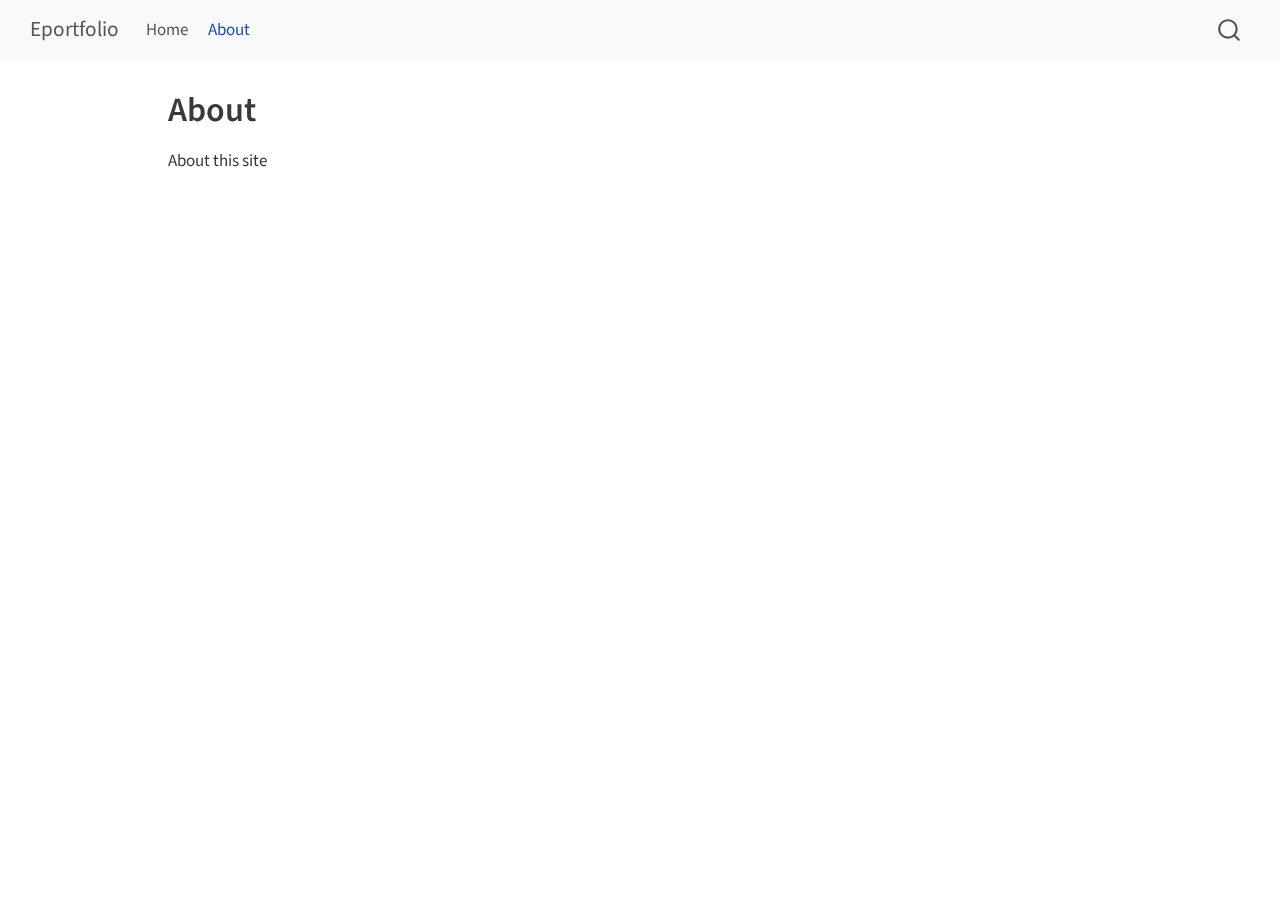
==== docs/about.html @ 765165ae "base commit" ====
<!DOCTYPE html>
<html xmlns="http://www.w3.org/1999/xhtml" lang="en" xml:lang="en"><head>

<meta charset="utf-8">
<meta name="generator" content="quarto-1.6.42">

<meta name="viewport" content="width=device-width, initial-scale=1.0, user-scalable=yes">


<title>About – Eportfolio</title>
<style>
code{white-space: pre-wrap;}
span.smallcaps{font-variant: small-caps;}
div.columns{display: flex; gap: min(4vw, 1.5em);}
div.column{flex: auto; overflow-x: auto;}
div.hanging-indent{margin-left: 1.5em; text-indent: -1.5em;}
ul.task-list{list-style: none;}
ul.task-list li input[type="checkbox"] {
  width: 0.8em;
  margin: 0 0.8em 0.2em -1em; /* quarto-specific, see https://github.com/quarto-dev/quarto-cli/issues/4556 */ 
  vertical-align: middle;
}
</style>


<script src="site_libs/quarto-nav/quarto-nav.js"></script>
<script src="site_libs/quarto-nav/headroom.min.js"></script>
<script src="site_libs/clipboard/clipboard.min.js"></script>
<script src="site_libs/quarto-search/autocomplete.umd.js"></script>
<script src="site_libs/quarto-search/fuse.min.js"></script>
<script src="site_libs/quarto-search/quarto-search.js"></script>
<meta name="quarto:offset" content="./">
<script src="site_libs/quarto-html/quarto.js"></script>
<script src="site_libs/quarto-html/popper.min.js"></script>
<script src="site_libs/quarto-html/tippy.umd.min.js"></script>
<script src="site_libs/quarto-html/anchor.min.js"></script>
<link href="site_libs/quarto-html/tippy.css" rel="stylesheet">
<link href="site_libs/quarto-html/quarto-syntax-highlighting-2f5df379a58b258e96c21c0638c20c03.css" rel="stylesheet" id="quarto-text-highlighting-styles">
<script src="site_libs/bootstrap/bootstrap.min.js"></script>
<link href="site_libs/bootstrap/bootstrap-icons.css" rel="stylesheet">
<link href="site_libs/bootstrap/bootstrap-6bd9cfa162949bde0a231f530c97869d.min.css" rel="stylesheet" append-hash="true" id="quarto-bootstrap" data-mode="light">
<script id="quarto-search-options" type="application/json">{
  "location": "navbar",
  "copy-button": false,
  "collapse-after": 3,
  "panel-placement": "end",
  "type": "overlay",
  "limit": 50,
  "keyboard-shortcut": [
    "f",
    "/",
    "s"
  ],
  "show-item-context": false,
  "language": {
    "search-no-results-text": "No results",
    "search-matching-documents-text": "matching documents",
    "search-copy-link-title": "Copy link to search",
    "search-hide-matches-text": "Hide additional matches",
    "search-more-match-text": "more match in this document",
    "search-more-matches-text": "more matches in this document",
    "search-clear-button-title": "Clear",
    "search-text-placeholder": "",
    "search-detached-cancel-button-title": "Cancel",
    "search-submit-button-title": "Submit",
    "search-label": "Search"
  }
}</script>


<link rel="stylesheet" href="styles.css">
</head>

<body class="nav-fixed">

<div id="quarto-search-results"></div>
  <header id="quarto-header" class="headroom fixed-top">
    <nav class="navbar navbar-expand-lg " data-bs-theme="dark">
      <div class="navbar-container container-fluid">
      <div class="navbar-brand-container mx-auto">
    <a class="navbar-brand" href="./index.html">
    <span class="navbar-title">Eportfolio</span>
    </a>
  </div>
            <div id="quarto-search" class="" title="Search"></div>
          <button class="navbar-toggler" type="button" data-bs-toggle="collapse" data-bs-target="#navbarCollapse" aria-controls="navbarCollapse" role="menu" aria-expanded="false" aria-label="Toggle navigation" onclick="if (window.quartoToggleHeadroom) { window.quartoToggleHeadroom(); }">
  <span class="navbar-toggler-icon"></span>
</button>
          <div class="collapse navbar-collapse" id="navbarCollapse">
            <ul class="navbar-nav navbar-nav-scroll me-auto">
  <li class="nav-item">
    <a class="nav-link" href="./index.html"> 
<span class="menu-text">Home</span></a>
  </li>  
  <li class="nav-item">
    <a class="nav-link active" href="./about.html" aria-current="page"> 
<span class="menu-text">About</span></a>
  </li>  
</ul>
          </div> <!-- /navcollapse -->
            <div class="quarto-navbar-tools">
</div>
      </div> <!-- /container-fluid -->
    </nav>
</header>
<!-- content -->
<div id="quarto-content" class="quarto-container page-columns page-rows-contents page-layout-article page-navbar">
<!-- sidebar -->
<!-- margin-sidebar -->
    <div id="quarto-margin-sidebar" class="sidebar margin-sidebar zindex-bottom">
        
    </div>
<!-- main -->
<main class="content" id="quarto-document-content">

<header id="title-block-header" class="quarto-title-block default">
<div class="quarto-title">
<h1 class="title">About</h1>
</div>



<div class="quarto-title-meta">

    
  
    
  </div>
  


</header>


<p>About this site</p>



</main> <!-- /main -->
<script id="quarto-html-after-body" type="application/javascript">
window.document.addEventListener("DOMContentLoaded", function (event) {
  const toggleBodyColorMode = (bsSheetEl) => {
    const mode = bsSheetEl.getAttribute("data-mode");
    const bodyEl = window.document.querySelector("body");
    if (mode === "dark") {
      bodyEl.classList.add("quarto-dark");
      bodyEl.classList.remove("quarto-light");
    } else {
      bodyEl.classList.add("quarto-light");
      bodyEl.classList.remove("quarto-dark");
    }
  }
  const toggleBodyColorPrimary = () => {
    const bsSheetEl = window.document.querySelector("link#quarto-bootstrap");
    if (bsSheetEl) {
      toggleBodyColorMode(bsSheetEl);
    }
  }
  toggleBodyColorPrimary();  
  const icon = "";
  const anchorJS = new window.AnchorJS();
  anchorJS.options = {
    placement: 'right',
    icon: icon
  };
  anchorJS.add('.anchored');
  const isCodeAnnotation = (el) => {
    for (const clz of el.classList) {
      if (clz.startsWith('code-annotation-')) {                     
        return true;
      }
    }
    return false;
  }
  const onCopySuccess = function(e) {
    // button target
    const button = e.trigger;
    // don't keep focus
    button.blur();
    // flash "checked"
    button.classList.add('code-copy-button-checked');
    var currentTitle = button.getAttribute("title");
    button.setAttribute("title", "Copied!");
    let tooltip;
    if (window.bootstrap) {
      button.setAttribute("data-bs-toggle", "tooltip");
      button.setAttribute("data-bs-placement", "left");
      button.setAttribute("data-bs-title", "Copied!");
      tooltip = new bootstrap.Tooltip(button, 
        { trigger: "manual", 
          customClass: "code-copy-button-tooltip",
          offset: [0, -8]});
      tooltip.show();    
    }
    setTimeout(function() {
      if (tooltip) {
        tooltip.hide();
        button.removeAttribute("data-bs-title");
        button.removeAttribute("data-bs-toggle");
        button.removeAttribute("data-bs-placement");
      }
      button.setAttribute("title", currentTitle);
      button.classList.remove('code-copy-button-checked');
    }, 1000);
    // clear code selection
    e.clearSelection();
  }
  const getTextToCopy = function(trigger) {
      const codeEl = trigger.previousElementSibling.cloneNode(true);
      for (const childEl of codeEl.children) {
        if (isCodeAnnotation(childEl)) {
          childEl.remove();
        }
      }
      return codeEl.innerText;
  }
  const clipboard = new window.ClipboardJS('.code-copy-button:not([data-in-quarto-modal])', {
    text: getTextToCopy
  });
  clipboard.on('success', onCopySuccess);
  if (window.document.getElementById('quarto-embedded-source-code-modal')) {
    const clipboardModal = new window.ClipboardJS('.code-copy-button[data-in-quarto-modal]', {
      text: getTextToCopy,
      container: window.document.getElementById('quarto-embedded-source-code-modal')
    });
    clipboardModal.on('success', onCopySuccess);
  }
    var localhostRegex = new RegExp(/^(?:http|https):\/\/localhost\:?[0-9]*\//);
    var mailtoRegex = new RegExp(/^mailto:/);
      var filterRegex = new RegExp('/' + window.location.host + '/');
    var isInternal = (href) => {
        return filterRegex.test(href) || localhostRegex.test(href) || mailtoRegex.test(href);
    }
    // Inspect non-navigation links and adorn them if external
 	var links = window.document.querySelectorAll('a[href]:not(.nav-link):not(.navbar-brand):not(.toc-action):not(.sidebar-link):not(.sidebar-item-toggle):not(.pagination-link):not(.no-external):not([aria-hidden]):not(.dropdown-item):not(.quarto-navigation-tool):not(.about-link)');
    for (var i=0; i<links.length; i++) {
      const link = links[i];
      if (!isInternal(link.href)) {
        // undo the damage that might have been done by quarto-nav.js in the case of
        // links that we want to consider external
        if (link.dataset.originalHref !== undefined) {
          link.href = link.dataset.originalHref;
        }
      }
    }
  function tippyHover(el, contentFn, onTriggerFn, onUntriggerFn) {
    const config = {
      allowHTML: true,
      maxWidth: 500,
      delay: 100,
      arrow: false,
      appendTo: function(el) {
          return el.parentElement;
      },
      interactive: true,
      interactiveBorder: 10,
      theme: 'quarto',
      placement: 'bottom-start',
    };
    if (contentFn) {
      config.content = contentFn;
    }
    if (onTriggerFn) {
      config.onTrigger = onTriggerFn;
    }
    if (onUntriggerFn) {
      config.onUntrigger = onUntriggerFn;
    }
    window.tippy(el, config); 
  }
  const noterefs = window.document.querySelectorAll('a[role="doc-noteref"]');
  for (var i=0; i<noterefs.length; i++) {
    const ref = noterefs[i];
    tippyHover(ref, function() {
      // use id or data attribute instead here
      let href = ref.getAttribute('data-footnote-href') || ref.getAttribute('href');
      try { href = new URL(href).hash; } catch {}
      const id = href.replace(/^#\/?/, "");
      const note = window.document.getElementById(id);
      if (note) {
        return note.innerHTML;
      } else {
        return "";
      }
    });
  }
  const xrefs = window.document.querySelectorAll('a.quarto-xref');
  const processXRef = (id, note) => {
    // Strip column container classes
    const stripColumnClz = (el) => {
      el.classList.remove("page-full", "page-columns");
      if (el.children) {
        for (const child of el.children) {
          stripColumnClz(child);
        }
      }
    }
    stripColumnClz(note)
    if (id === null || id.startsWith('sec-')) {
      // Special case sections, only their first couple elements
      const container = document.createElement("div");
      if (note.children && note.children.length > 2) {
        container.appendChild(note.children[0].cloneNode(true));
        for (let i = 1; i < note.children.length; i++) {
          const child = note.children[i];
          if (child.tagName === "P" && child.innerText === "") {
            continue;
          } else {
            container.appendChild(child.cloneNode(true));
            break;
          }
        }
        if (window.Quarto?.typesetMath) {
          window.Quarto.typesetMath(container);
        }
        return container.innerHTML
      } else {
        if (window.Quarto?.typesetMath) {
          window.Quarto.typesetMath(note);
        }
        return note.innerHTML;
      }
    } else {
      // Remove any anchor links if they are present
      const anchorLink = note.querySelector('a.anchorjs-link');
      if (anchorLink) {
        anchorLink.remove();
      }
      if (window.Quarto?.typesetMath) {
        window.Quarto.typesetMath(note);
      }
      if (note.classList.contains("callout")) {
        return note.outerHTML;
      } else {
        return note.innerHTML;
      }
    }
  }
  for (var i=0; i<xrefs.length; i++) {
    const xref = xrefs[i];
    tippyHover(xref, undefined, function(instance) {
      instance.disable();
      let url = xref.getAttribute('href');
      let hash = undefined; 
      if (url.startsWith('#')) {
        hash = url;
      } else {
        try { hash = new URL(url).hash; } catch {}
      }
      if (hash) {
        const id = hash.replace(/^#\/?/, "");
        const note = window.document.getElementById(id);
        if (note !== null) {
          try {
            const html = processXRef(id, note.cloneNode(true));
            instance.setContent(html);
          } finally {
            instance.enable();
            instance.show();
          }
        } else {
          // See if we can fetch this
          fetch(url.split('#')[0])
          .then(res => res.text())
          .then(html => {
            const parser = new DOMParser();
            const htmlDoc = parser.parseFromString(html, "text/html");
            const note = htmlDoc.getElementById(id);
            if (note !== null) {
              const html = processXRef(id, note);
              instance.setContent(html);
            } 
          }).finally(() => {
            instance.enable();
            instance.show();
          });
        }
      } else {
        // See if we can fetch a full url (with no hash to target)
        // This is a special case and we should probably do some content thinning / targeting
        fetch(url)
        .then(res => res.text())
        .then(html => {
          const parser = new DOMParser();
          const htmlDoc = parser.parseFromString(html, "text/html");
          const note = htmlDoc.querySelector('main.content');
          if (note !== null) {
            // This should only happen for chapter cross references
            // (since there is no id in the URL)
            // remove the first header
            if (note.children.length > 0 && note.children[0].tagName === "HEADER") {
              note.children[0].remove();
            }
            const html = processXRef(null, note);
            instance.setContent(html);
          } 
        }).finally(() => {
          instance.enable();
          instance.show();
        });
      }
    }, function(instance) {
    });
  }
      let selectedAnnoteEl;
      const selectorForAnnotation = ( cell, annotation) => {
        let cellAttr = 'data-code-cell="' + cell + '"';
        let lineAttr = 'data-code-annotation="' +  annotation + '"';
        const selector = 'span[' + cellAttr + '][' + lineAttr + ']';
        return selector;
      }
      const selectCodeLines = (annoteEl) => {
        const doc = window.document;
        const targetCell = annoteEl.getAttribute("data-target-cell");
        const targetAnnotation = annoteEl.getAttribute("data-target-annotation");
        const annoteSpan = window.document.querySelector(selectorForAnnotation(targetCell, targetAnnotation));
        const lines = annoteSpan.getAttribute("data-code-lines").split(",");
        const lineIds = lines.map((line) => {
          return targetCell + "-" + line;
        })
        let top = null;
        let height = null;
        let parent = null;
        if (lineIds.length > 0) {
            //compute the position of the single el (top and bottom and make a div)
            const el = window.document.getElementById(lineIds[0]);
            top = el.offsetTop;
            height = el.offsetHeight;
            parent = el.parentElement.parentElement;
          if (lineIds.length > 1) {
            const lastEl = window.document.getElementById(lineIds[lineIds.length - 1]);
            const bottom = lastEl.offsetTop + lastEl.offsetHeight;
            height = bottom - top;
          }
          if (top !== null && height !== null && parent !== null) {
            // cook up a div (if necessary) and position it 
            let div = window.document.getElementById("code-annotation-line-highlight");
            if (div === null) {
              div = window.document.createElement("div");
              div.setAttribute("id", "code-annotation-line-highlight");
              div.style.position = 'absolute';
              parent.appendChild(div);
            }
            div.style.top = top - 2 + "px";
            div.style.height = height + 4 + "px";
            div.style.left = 0;
            let gutterDiv = window.document.getElementById("code-annotation-line-highlight-gutter");
            if (gutterDiv === null) {
              gutterDiv = window.document.createElement("div");
              gutterDiv.setAttribute("id", "code-annotation-line-highlight-gutter");
              gutterDiv.style.position = 'absolute';
              const codeCell = window.document.getElementById(targetCell);
              const gutter = codeCell.querySelector('.code-annotation-gutter');
              gutter.appendChild(gutterDiv);
            }
            gutterDiv.style.top = top - 2 + "px";
            gutterDiv.style.height = height + 4 + "px";
          }
          selectedAnnoteEl = annoteEl;
        }
      };
      const unselectCodeLines = () => {
        const elementsIds = ["code-annotation-line-highlight", "code-annotation-line-highlight-gutter"];
        elementsIds.forEach((elId) => {
          const div = window.document.getElementById(elId);
          if (div) {
            div.remove();
          }
        });
        selectedAnnoteEl = undefined;
      };
        // Handle positioning of the toggle
    window.addEventListener(
      "resize",
      throttle(() => {
        elRect = undefined;
        if (selectedAnnoteEl) {
          selectCodeLines(selectedAnnoteEl);
        }
      }, 10)
    );
    function throttle(fn, ms) {
    let throttle = false;
    let timer;
      return (...args) => {
        if(!throttle) { // first call gets through
            fn.apply(this, args);
            throttle = true;
        } else { // all the others get throttled
            if(timer) clearTimeout(timer); // cancel #2
            timer = setTimeout(() => {
              fn.apply(this, args);
              timer = throttle = false;
            }, ms);
        }
      };
    }
      // Attach click handler to the DT
      const annoteDls = window.document.querySelectorAll('dt[data-target-cell]');
      for (const annoteDlNode of annoteDls) {
        annoteDlNode.addEventListener('click', (event) => {
          const clickedEl = event.target;
          if (clickedEl !== selectedAnnoteEl) {
            unselectCodeLines();
            const activeEl = window.document.querySelector('dt[data-target-cell].code-annotation-active');
            if (activeEl) {
              activeEl.classList.remove('code-annotation-active');
            }
            selectCodeLines(clickedEl);
            clickedEl.classList.add('code-annotation-active');
          } else {
            // Unselect the line
            unselectCodeLines();
            clickedEl.classList.remove('code-annotation-active');
          }
        });
      }
  const findCites = (el) => {
    const parentEl = el.parentElement;
    if (parentEl) {
      const cites = parentEl.dataset.cites;
      if (cites) {
        return {
          el,
          cites: cites.split(' ')
        };
      } else {
        return findCites(el.parentElement)
      }
    } else {
      return undefined;
    }
  };
  var bibliorefs = window.document.querySelectorAll('a[role="doc-biblioref"]');
  for (var i=0; i<bibliorefs.length; i++) {
    const ref = bibliorefs[i];
    const citeInfo = findCites(ref);
    if (citeInfo) {
      tippyHover(citeInfo.el, function() {
        var popup = window.document.createElement('div');
        citeInfo.cites.forEach(function(cite) {
          var citeDiv = window.document.createElement('div');
          citeDiv.classList.add('hanging-indent');
          citeDiv.classList.add('csl-entry');
          var biblioDiv = window.document.getElementById('ref-' + cite);
          if (biblioDiv) {
            citeDiv.innerHTML = biblioDiv.innerHTML;
          }
          popup.appendChild(citeDiv);
        });
        return popup.innerHTML;
      });
    }
  }
});
</script>
</div> <!-- /content -->




</body></html>
---- docs/site_libs/quarto-html/tippy.css ----
.tippy-box[data-animation=fade][data-state=hidden]{opacity:0}[data-tippy-root]{max-width:calc(100vw - 10px)}.tippy-box{position:relative;background-color:#333;color:#fff;border-radius:4px;font-size:14px;line-height:1.4;white-space:normal;outline:0;transition-property:transform,visibility,opacity}.tippy-box[data-placement^=top]>.tippy-arrow{bottom:0}.tippy-box[data-placement^=top]>.tippy-arrow:before{bottom:-7px;left:0;border-width:8px 8px 0;border-top-color:initial;transform-origin:center top}.tippy-box[data-placement^=bottom]>.tippy-arrow{top:0}.tippy-box[data-placement^=bottom]>.tippy-arrow:before{top:-7px;left:0;border-width:0 8px 8px;border-bottom-color:initial;transform-origin:center bottom}.tippy-box[data-placement^=left]>.tippy-arrow{right:0}.tippy-box[data-placement^=left]>.tippy-arrow:before{border-width:8px 0 8px 8px;border-left-color:initial;right:-7px;transform-origin:center left}.tippy-box[data-placement^=right]>.tippy-arrow{left:0}.tippy-box[data-placement^=right]>.tippy-arrow:before{left:-7px;border-width:8px 8px 8px 0;border-right-color:initial;transform-origin:center right}.tippy-box[data-inertia][data-state=visible]{transition-timing-function:cubic-bezier(.54,1.5,.38,1.11)}.tippy-arrow{width:16px;height:16px;color:#333}.tippy-arrow:before{content:"";position:absolute;border-color:transparent;border-style:solid}.tippy-content{position:relative;padding:5px 9px;z-index:1}
---- docs/site_libs/quarto-html/quarto-syntax-highlighting-2f5df379a58b258e96c21c0638c20c03.css ----
/* quarto syntax highlight colors */
:root {
  --quarto-hl-ot-color: #003B4F;
  --quarto-hl-at-color: #657422;
  --quarto-hl-ss-color: #20794D;
  --quarto-hl-an-color: #5E5E5E;
  --quarto-hl-fu-color: #4758AB;
  --quarto-hl-st-color: #20794D;
  --quarto-hl-cf-color: #003B4F;
  --quarto-hl-op-color: #5E5E5E;
  --quarto-hl-er-color: #AD0000;
  --quarto-hl-bn-color: #AD0000;
  --quarto-hl-al-color: #AD0000;
  --quarto-hl-va-color: #111111;
  --quarto-hl-bu-color: inherit;
  --quarto-hl-ex-color: inherit;
  --quarto-hl-pp-color: #AD0000;
  --quarto-hl-in-color: #5E5E5E;
  --quarto-hl-vs-color: #20794D;
  --quarto-hl-wa-color: #5E5E5E;
  --quarto-hl-do-color: #5E5E5E;
  --quarto-hl-im-color: #00769E;
  --quarto-hl-ch-color: #20794D;
  --quarto-hl-dt-color: #AD0000;
  --quarto-hl-fl-color: #AD0000;
  --quarto-hl-co-color: #5E5E5E;
  --quarto-hl-cv-color: #5E5E5E;
  --quarto-hl-cn-color: #8f5902;
  --quarto-hl-sc-color: #5E5E5E;
  --quarto-hl-dv-color: #AD0000;
  --quarto-hl-kw-color: #003B4F;
}

/* other quarto variables */
:root {
  --quarto-font-monospace: SFMono-Regular, Menlo, Monaco, Consolas, "Liberation Mono", "Courier New", monospace;
}

pre > code.sourceCode > span {
  color: #003B4F;
}

code span {
  color: #003B4F;
}

code.sourceCode > span {
  color: #003B4F;
}

div.sourceCode,
div.sourceCode pre.sourceCode {
  color: #003B4F;
}

code span.ot {
  color: #003B4F;
  font-style: inherit;
}

code span.at {
  color: #657422;
  font-style: inherit;
}

code span.ss {
  color: #20794D;
  font-style: inherit;
}

code span.an {
  color: #5E5E5E;
  font-style: inherit;
}

code span.fu {
  color: #4758AB;
  font-style: inherit;
}

code span.st {
  color: #20794D;
  font-style: inherit;
}

code span.cf {
  color: #003B4F;
  font-weight: bold;
  font-style: inherit;
}

code span.op {
  color: #5E5E5E;
  font-style: inherit;
}

code span.er {
  color: #AD0000;
  font-style: inherit;
}

code span.bn {
  color: #AD0000;
  font-style: inherit;
}

code span.al {
  color: #AD0000;
  font-style: inherit;
}

code span.va {
  color: #111111;
  font-style: inherit;
}

code span.bu {
  font-style: inherit;
}

code span.ex {
  font-style: inherit;
}

code span.pp {
  color: #AD0000;
  font-style: inherit;
}

code span.in {
  color: #5E5E5E;
  font-style: inherit;
}

code span.vs {
  color: #20794D;
  font-style: inherit;
}

code span.wa {
  color: #5E5E5E;
  font-style: italic;
}

code span.do {
  color: #5E5E5E;
  font-style: italic;
}

code span.im {
  color: #00769E;
  font-style: inherit;
}

code span.ch {
  color: #20794D;
  font-style: inherit;
}

code span.dt {
  color: #AD0000;
  font-style: inherit;
}

code span.fl {
  color: #AD0000;
  font-style: inherit;
}

code span.co {
  color: #5E5E5E;
  font-style: inherit;
}

code span.cv {
  color: #5E5E5E;
  font-style: italic;
}

code span.cn {
  color: #8f5902;
  font-style: inherit;
}

code span.sc {
  color: #5E5E5E;
  font-style: inherit;
}

code span.dv {
  color: #AD0000;
  font-style: inherit;
}

code span.kw {
  color: #003B4F;
  font-weight: bold;
  font-style: inherit;
}

.prevent-inlining {
  content: "</";
}

/*# sourceMappingURL=35eb38a806ee71ea6d2563be2308c832.css.map */
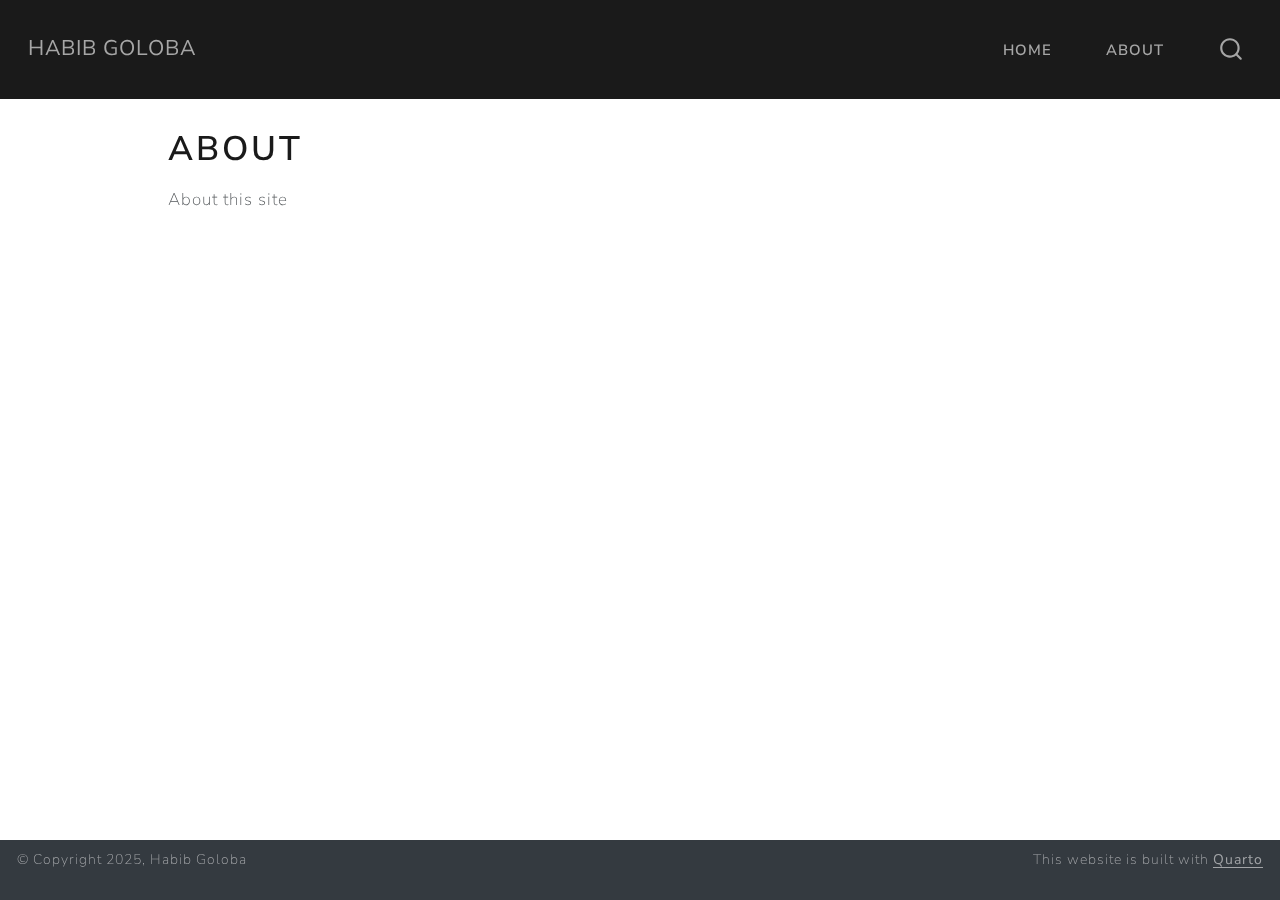
==== commit 38d1c58e: "use logo" ====
--- a/docs/about.html
+++ b/docs/about.html
@@ -7,7 +7,7 @@
 <meta name="viewport" content="width=device-width, initial-scale=1.0, user-scalable=yes">
 
 
-<title>About – Eportfolio</title>
+<title>About – Habib Goloba</title>
 <style>
 code{white-space: pre-wrap;}
 span.smallcaps{font-variant: small-caps;}
@@ -38,7 +38,7 @@
 <link href="site_libs/quarto-html/quarto-syntax-highlighting-2f5df379a58b258e96c21c0638c20c03.css" rel="stylesheet" id="quarto-text-highlighting-styles">
 <script src="site_libs/bootstrap/bootstrap.min.js"></script>
 <link href="site_libs/bootstrap/bootstrap-icons.css" rel="stylesheet">
-<link href="site_libs/bootstrap/bootstrap-6bd9cfa162949bde0a231f530c97869d.min.css" rel="stylesheet" append-hash="true" id="quarto-bootstrap" data-mode="light">
+<link href="site_libs/bootstrap/bootstrap-656419012b14e14691f5a7153554634d.min.css" rel="stylesheet" append-hash="true" id="quarto-bootstrap" data-mode="light">
 <script id="quarto-search-options" type="application/json">{
   "location": "navbar",
   "copy-button": false,
@@ -79,7 +79,7 @@
       <div class="navbar-container container-fluid">
       <div class="navbar-brand-container mx-auto">
     <a class="navbar-brand" href="./index.html">
-    <span class="navbar-title">Eportfolio</span>
+    <span class="navbar-title">Habib Goloba</span>
     </a>
   </div>
             <div id="quarto-search" class="" title="Search"></div>
@@ -87,7 +87,7 @@
   <span class="navbar-toggler-icon"></span>
 </button>
           <div class="collapse navbar-collapse" id="navbarCollapse">
-            <ul class="navbar-nav navbar-nav-scroll me-auto">
+            <ul class="navbar-nav navbar-nav-scroll ms-auto">
   <li class="nav-item">
     <a class="nav-link" href="./index.html"> 
 <span class="menu-text">Home</span></a>
@@ -555,6 +555,19 @@
 });
 </script>
 </div> <!-- /content -->
+<footer class="footer">
+  <div class="nav-footer">
+    <div class="nav-footer-left">
+<p>© Copyright 2025, Habib Goloba</p>
+</div>   
+    <div class="nav-footer-center">
+      &nbsp;
+    </div>
+    <div class="nav-footer-right">
+<p>This website is built with <a href="https://quarto.org/" target="_blank">Quarto</a></p>
+</div>
+  </div>
+</footer>
 
 
 
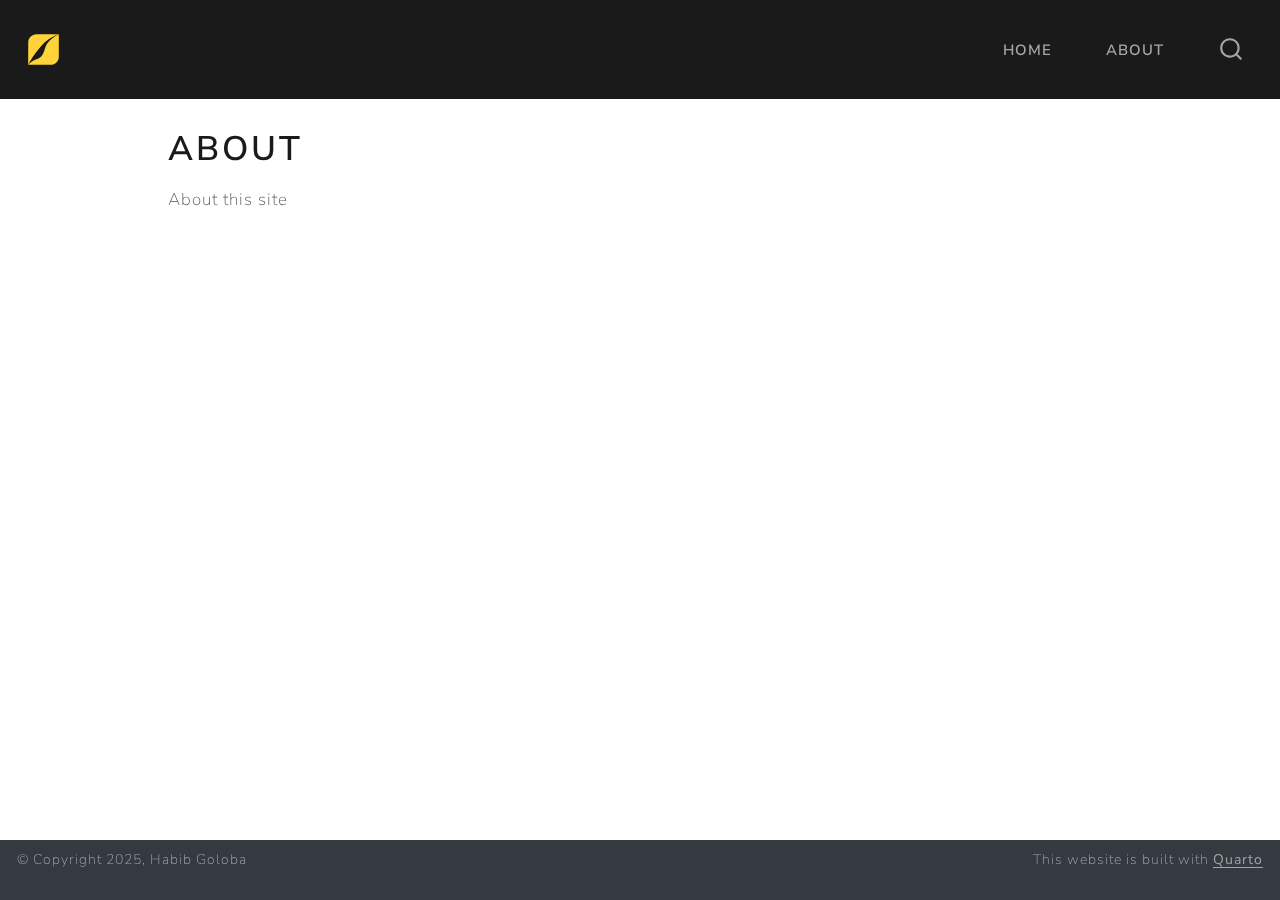
==== commit abc765b8: "added headshot image and logo" ====
--- a/docs/about.html
+++ b/docs/about.html
@@ -30,6 +30,7 @@
 <script src="site_libs/quarto-search/fuse.min.js"></script>
 <script src="site_libs/quarto-search/quarto-search.js"></script>
 <meta name="quarto:offset" content="./">
+<link href="./images/square-pied-piper-brands.svg" rel="icon" type="image/svg+xml">
 <script src="site_libs/quarto-html/quarto.js"></script>
 <script src="site_libs/quarto-html/popper.min.js"></script>
 <script src="site_libs/quarto-html/tippy.umd.min.js"></script>
@@ -78,8 +79,8 @@
     <nav class="navbar navbar-expand-lg " data-bs-theme="dark">
       <div class="navbar-container container-fluid">
       <div class="navbar-brand-container mx-auto">
-    <a class="navbar-brand" href="./index.html">
-    <span class="navbar-title">Habib Goloba</span>
+    <a href="./index.html" class="navbar-brand navbar-brand-logo">
+    <img src="./images/square-pied-piper-brands.svg" alt="" class="navbar-logo">
     </a>
   </div>
             <div id="quarto-search" class="" title="Search"></div>
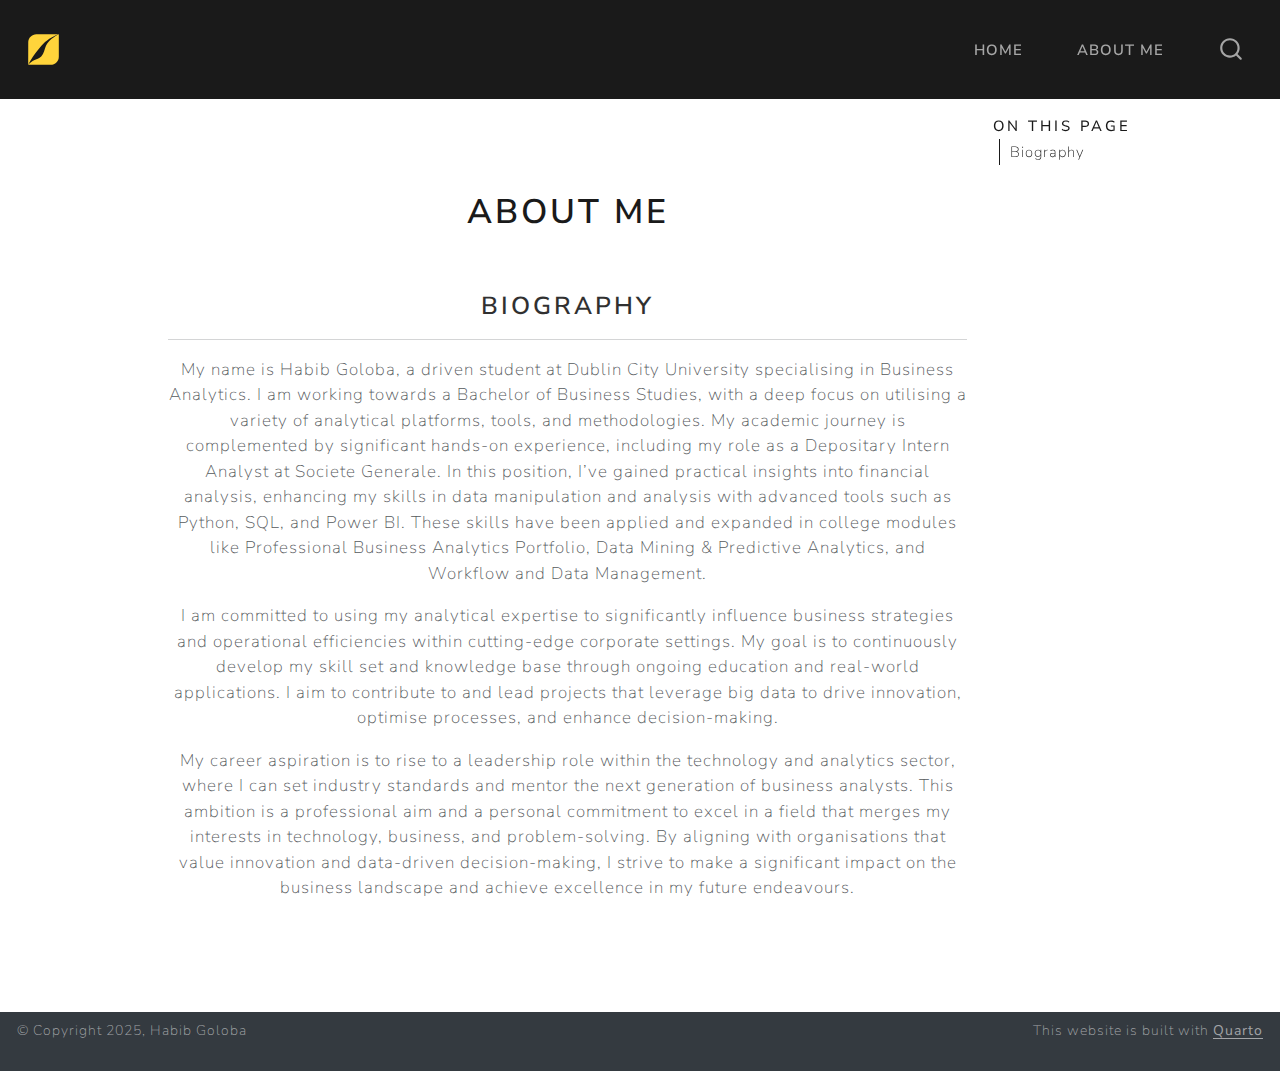
==== commit b4549b45: "biography" ====
--- a/docs/about.html
+++ b/docs/about.html
@@ -7,7 +7,7 @@
 <meta name="viewport" content="width=device-width, initial-scale=1.0, user-scalable=yes">
 
 
-<title>About – Habib Goloba</title>
+<title>About Me – Habib Goloba</title>
 <style>
 code{white-space: pre-wrap;}
 span.smallcaps{font-variant: small-caps;}
@@ -34,7 +34,6 @@
 <script src="site_libs/quarto-html/quarto.js"></script>
 <script src="site_libs/quarto-html/popper.min.js"></script>
 <script src="site_libs/quarto-html/tippy.umd.min.js"></script>
-<script src="site_libs/quarto-html/anchor.min.js"></script>
 <link href="site_libs/quarto-html/tippy.css" rel="stylesheet">
 <link href="site_libs/quarto-html/quarto-syntax-highlighting-2f5df379a58b258e96c21c0638c20c03.css" rel="stylesheet" id="quarto-text-highlighting-styles">
 <script src="site_libs/bootstrap/bootstrap.min.js"></script>
@@ -95,7 +94,7 @@
   </li>  
   <li class="nav-item">
     <a class="nav-link active" href="./about.html" aria-current="page"> 
-<span class="menu-text">About</span></a>
+<span class="menu-text">About Me</span></a>
   </li>  
 </ul>
           </div> <!-- /navcollapse -->
@@ -108,36 +107,36 @@
 <div id="quarto-content" class="quarto-container page-columns page-rows-contents page-layout-article page-navbar">
 <!-- sidebar -->
 <!-- margin-sidebar -->
-    <div id="quarto-margin-sidebar" class="sidebar margin-sidebar zindex-bottom">
-        
+    <div id="quarto-margin-sidebar" class="sidebar margin-sidebar">
+        <nav id="TOC" role="doc-toc" class="toc-active">
+    <h2 id="toc-title">On this page</h2>
+  <ul>
+  <li><a href="#biography" id="toc-biography" class="nav-link active" data-scroll-target="#biography">Biography</a></li>
+  </ul>
+</nav>
     </div>
 <!-- main -->
-<main class="content" id="quarto-document-content">
-
-<header id="title-block-header" class="quarto-title-block default">
+<div class="quarto-about-jolla">
+ <header id="title-block-header" class="quarto-title-block default">
 <div class="quarto-title">
-<h1 class="title">About</h1>
+<h1 class="title">About Me</h1>
 </div>
-
-
-
 <div class="quarto-title-meta">
-
-    
-  
-    
   </div>
-  
-
-
-</header>
-
-
-<p>About this site</p>
-
-
-
-</main> <!-- /main -->
+</header><main class="content" id="quarto-document-content">
+
+<section id="biography" class="level3">
+<h3 data-anchor-id="biography">Biography</h3>
+<hr>
+<p>My name is Habib Goloba, a driven student at Dublin City University specialising in Business Analytics. I am working towards a Bachelor of Business Studies, with a deep focus on utilising a variety of analytical platforms, tools, and methodologies. My academic journey is complemented by significant hands-on experience, including my role as a Depositary Intern Analyst at Societe Generale. In this position, I’ve gained practical insights into financial analysis, enhancing my skills in data manipulation and analysis with advanced tools such as Python, SQL, and Power BI. These skills have been applied and expanded in college modules like Professional Business Analytics Portfolio, Data Mining &amp; Predictive Analytics, and Workflow and Data Management.</p>
+<p>I am committed to using my analytical expertise to significantly influence business strategies and operational efficiencies within cutting-edge corporate settings. My goal is to continuously develop my skill set and knowledge base through ongoing education and real-world applications. I aim to contribute to and lead projects that leverage big data to drive innovation, optimise processes, and enhance decision-making.</p>
+<p>My career aspiration is to rise to a leadership role within the technology and analytics sector, where I can set industry standards and mentor the next generation of business analysts. This ambition is a professional aim and a personal commitment to excel in a field that merges my interests in technology, business, and problem-solving. By aligning with organisations that value innovation and data-driven decision-making, I strive to make a significant impact on the business landscape and achieve excellence in my future endeavours.</p>
+
+
+</section>
+</main>  
+</div>
+ <!-- /main -->
 <script id="quarto-html-after-body" type="application/javascript">
 window.document.addEventListener("DOMContentLoaded", function (event) {
   const toggleBodyColorMode = (bsSheetEl) => {
@@ -158,13 +157,6 @@
     }
   }
   toggleBodyColorPrimary();  
-  const icon = "";
-  const anchorJS = new window.AnchorJS();
-  anchorJS.options = {
-    placement: 'right',
-    icon: icon
-  };
-  anchorJS.add('.anchored');
   const isCodeAnnotation = (el) => {
     for (const clz of el.classList) {
       if (clz.startsWith('code-annotation-')) {                     
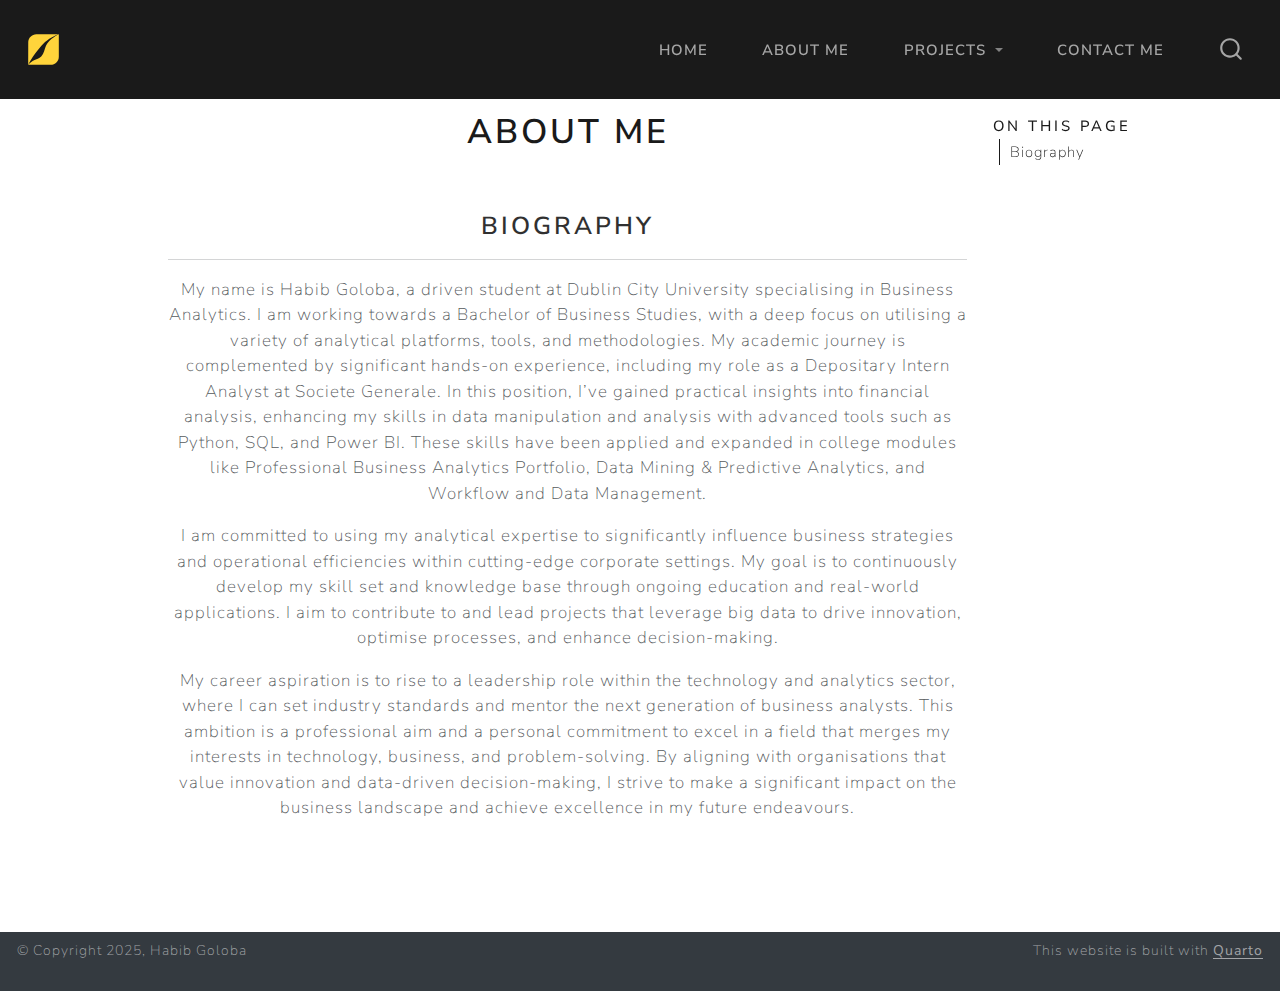
==== commit 3640d97a: "contact me page complete" ====
--- a/docs/about.html
+++ b/docs/about.html
@@ -96,6 +96,29 @@
     <a class="nav-link active" href="./about.html" aria-current="page"> 
 <span class="menu-text">About Me</span></a>
   </li>  
+  <li class="nav-item dropdown ">
+    <a class="nav-link dropdown-toggle" href="#" id="nav-menu-projects" role="link" data-bs-toggle="dropdown" aria-expanded="false">
+ <span class="menu-text">Projects</span>
+    </a>
+    <ul class="dropdown-menu dropdown-menu-end" aria-labelledby="nav-menu-projects">    
+        <li>
+    <a class="dropdown-item" href="./project1.html">
+ <span class="dropdown-text">Power BI</span></a>
+  </li>  
+        <li>
+    <a class="dropdown-item" href="./project2.html">
+ <span class="dropdown-text">Overbooking Strategy Analysis</span></a>
+  </li>  
+        <li>
+    <a class="dropdown-item" href="./project3.html">
+ <span class="dropdown-text">Kaggle SQL Dataset</span></a>
+  </li>  
+    </ul>
+  </li>
+  <li class="nav-item">
+    <a class="nav-link" href="./contact.html"> 
+<span class="menu-text">Contact Me</span></a>
+  </li>  
 </ul>
           </div> <!-- /navcollapse -->
             <div class="quarto-navbar-tools">
--- a/docs/styles.css
+++ b/docs/styles.css
@@ -4,3 +4,34 @@
     height: 35px;
     max-height: none;
 }
+
+img:hover {
+    transform: scale(1.05);
+}
+
+img {
+    transition: transform 0.2s ease-out;
+}
+
+.project-btn {
+    transition: transform 0.2s ease-out;
+}
+
+.project-btn:hover {
+    transform: scale(1.05);
+    color: black !important;
+    background-color: rgb(255, 212, 59) !important;
+}
+
+.nav-item a:hover {
+    color: rgb(255, 212, 59) !important;
+}
+
+#projects a:hover {
+    color: rgb(255, 212, 59) !important;
+}
+
+.quarto-about-jolla {
+    /* Center contact page section */
+    margin: auto 0 !important;
+}
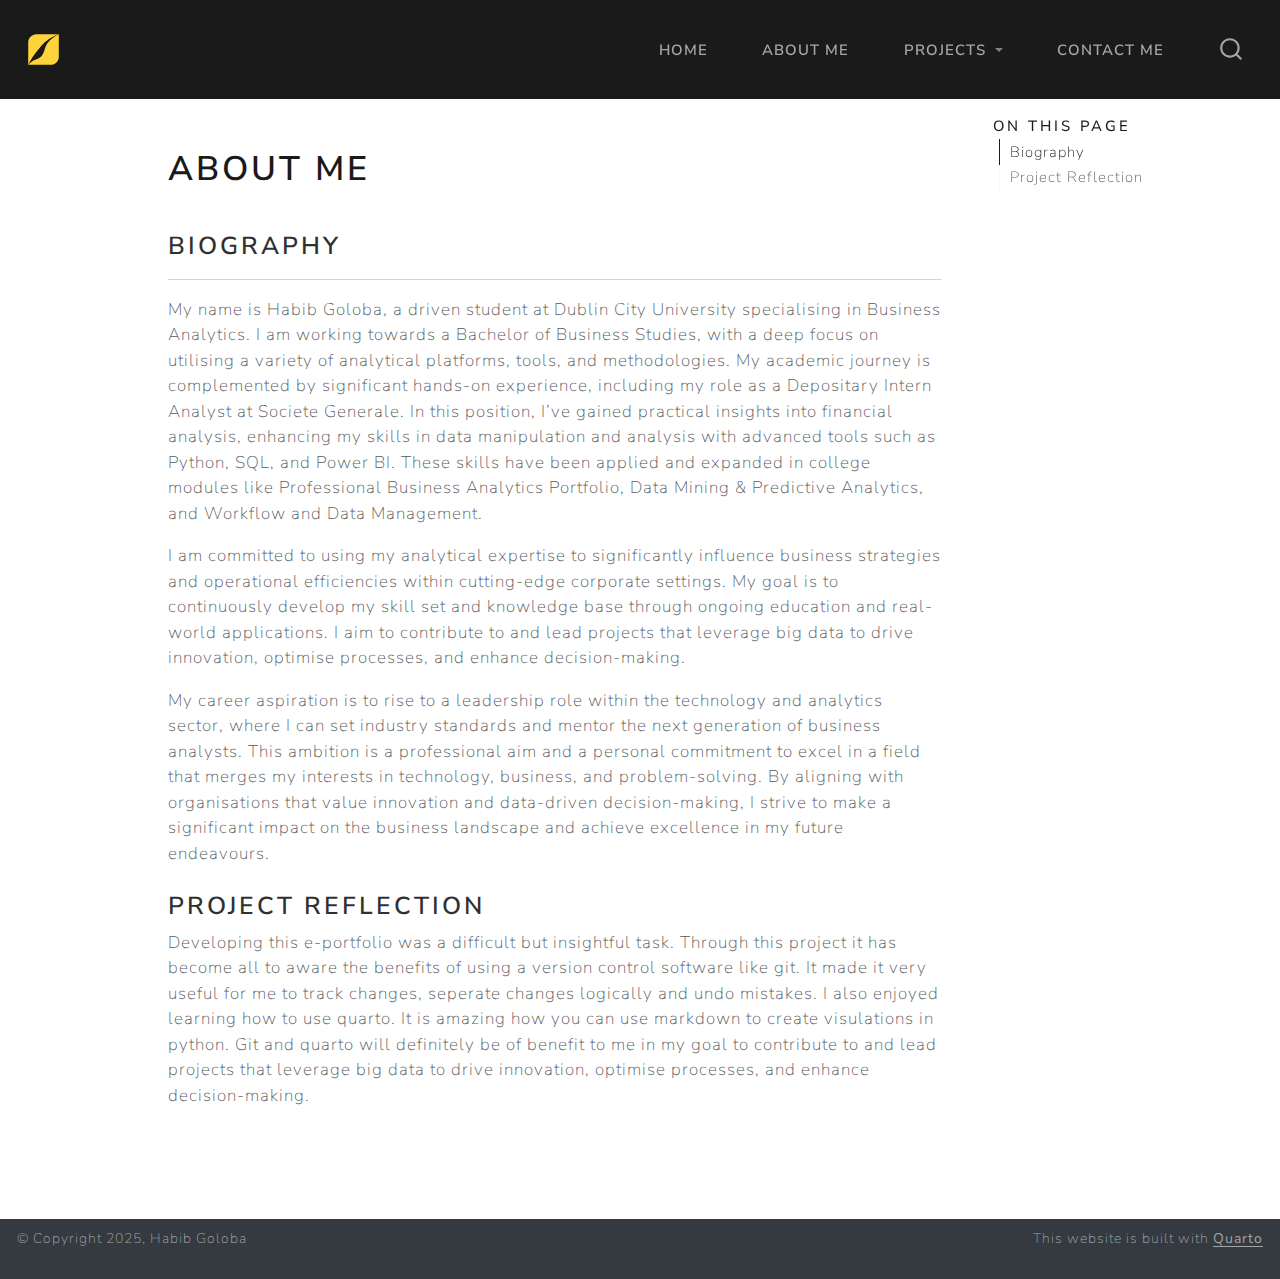
==== commit e9f44039: "project reflection section" ====
--- a/docs/about.html
+++ b/docs/about.html
@@ -135,18 +135,22 @@
     <h2 id="toc-title">On this page</h2>
   <ul>
   <li><a href="#biography" id="toc-biography" class="nav-link active" data-scroll-target="#biography">Biography</a></li>
+  <li><a href="#project-reflection" id="toc-project-reflection" class="nav-link" data-scroll-target="#project-reflection">Project Reflection</a></li>
   </ul>
 </nav>
     </div>
 <!-- main -->
-<div class="quarto-about-jolla">
- <header id="title-block-header" class="quarto-title-block default">
+<div class="quarto-about-solana column-body">
+  <div class="about-entity">
+    <div class="entity-contents">
+      <header id="title-block-header" class="quarto-title-block default">
 <div class="quarto-title">
 <h1 class="title">About Me</h1>
 </div>
 <div class="quarto-title-meta">
   </div>
-</header><main class="content" id="quarto-document-content">
+</header> 
+      <div class="about-contents"><main class="content" id="quarto-document-content">
 
 <section id="biography" class="level3">
 <h3 data-anchor-id="biography">Biography</h3>
@@ -154,10 +158,16 @@
 <p>My name is Habib Goloba, a driven student at Dublin City University specialising in Business Analytics. I am working towards a Bachelor of Business Studies, with a deep focus on utilising a variety of analytical platforms, tools, and methodologies. My academic journey is complemented by significant hands-on experience, including my role as a Depositary Intern Analyst at Societe Generale. In this position, I’ve gained practical insights into financial analysis, enhancing my skills in data manipulation and analysis with advanced tools such as Python, SQL, and Power BI. These skills have been applied and expanded in college modules like Professional Business Analytics Portfolio, Data Mining &amp; Predictive Analytics, and Workflow and Data Management.</p>
 <p>I am committed to using my analytical expertise to significantly influence business strategies and operational efficiencies within cutting-edge corporate settings. My goal is to continuously develop my skill set and knowledge base through ongoing education and real-world applications. I aim to contribute to and lead projects that leverage big data to drive innovation, optimise processes, and enhance decision-making.</p>
 <p>My career aspiration is to rise to a leadership role within the technology and analytics sector, where I can set industry standards and mentor the next generation of business analysts. This ambition is a professional aim and a personal commitment to excel in a field that merges my interests in technology, business, and problem-solving. By aligning with organisations that value innovation and data-driven decision-making, I strive to make a significant impact on the business landscape and achieve excellence in my future endeavours.</p>
-
-
 </section>
-</main>  
+<section id="project-reflection" class="level3">
+<h3 data-anchor-id="project-reflection">Project Reflection</h3>
+<p>Developing this e-portfolio was a difficult but insightful task. Through this project it has become all to aware the benefits of using a version control software like git. It made it very useful for me to track changes, seperate changes logically and undo mistakes. I also enjoyed learning how to use quarto. It is amazing how you can use markdown to create visulations in python. Git and quarto will definitely be of benefit to me in my goal to contribute to and lead projects that leverage big data to drive innovation, optimise processes, and enhance decision-making.</p>
+
+
+</section>
+</main></div>
+    </div>
+  </div>
 </div>
  <!-- /main -->
 <script id="quarto-html-after-body" type="application/javascript">
